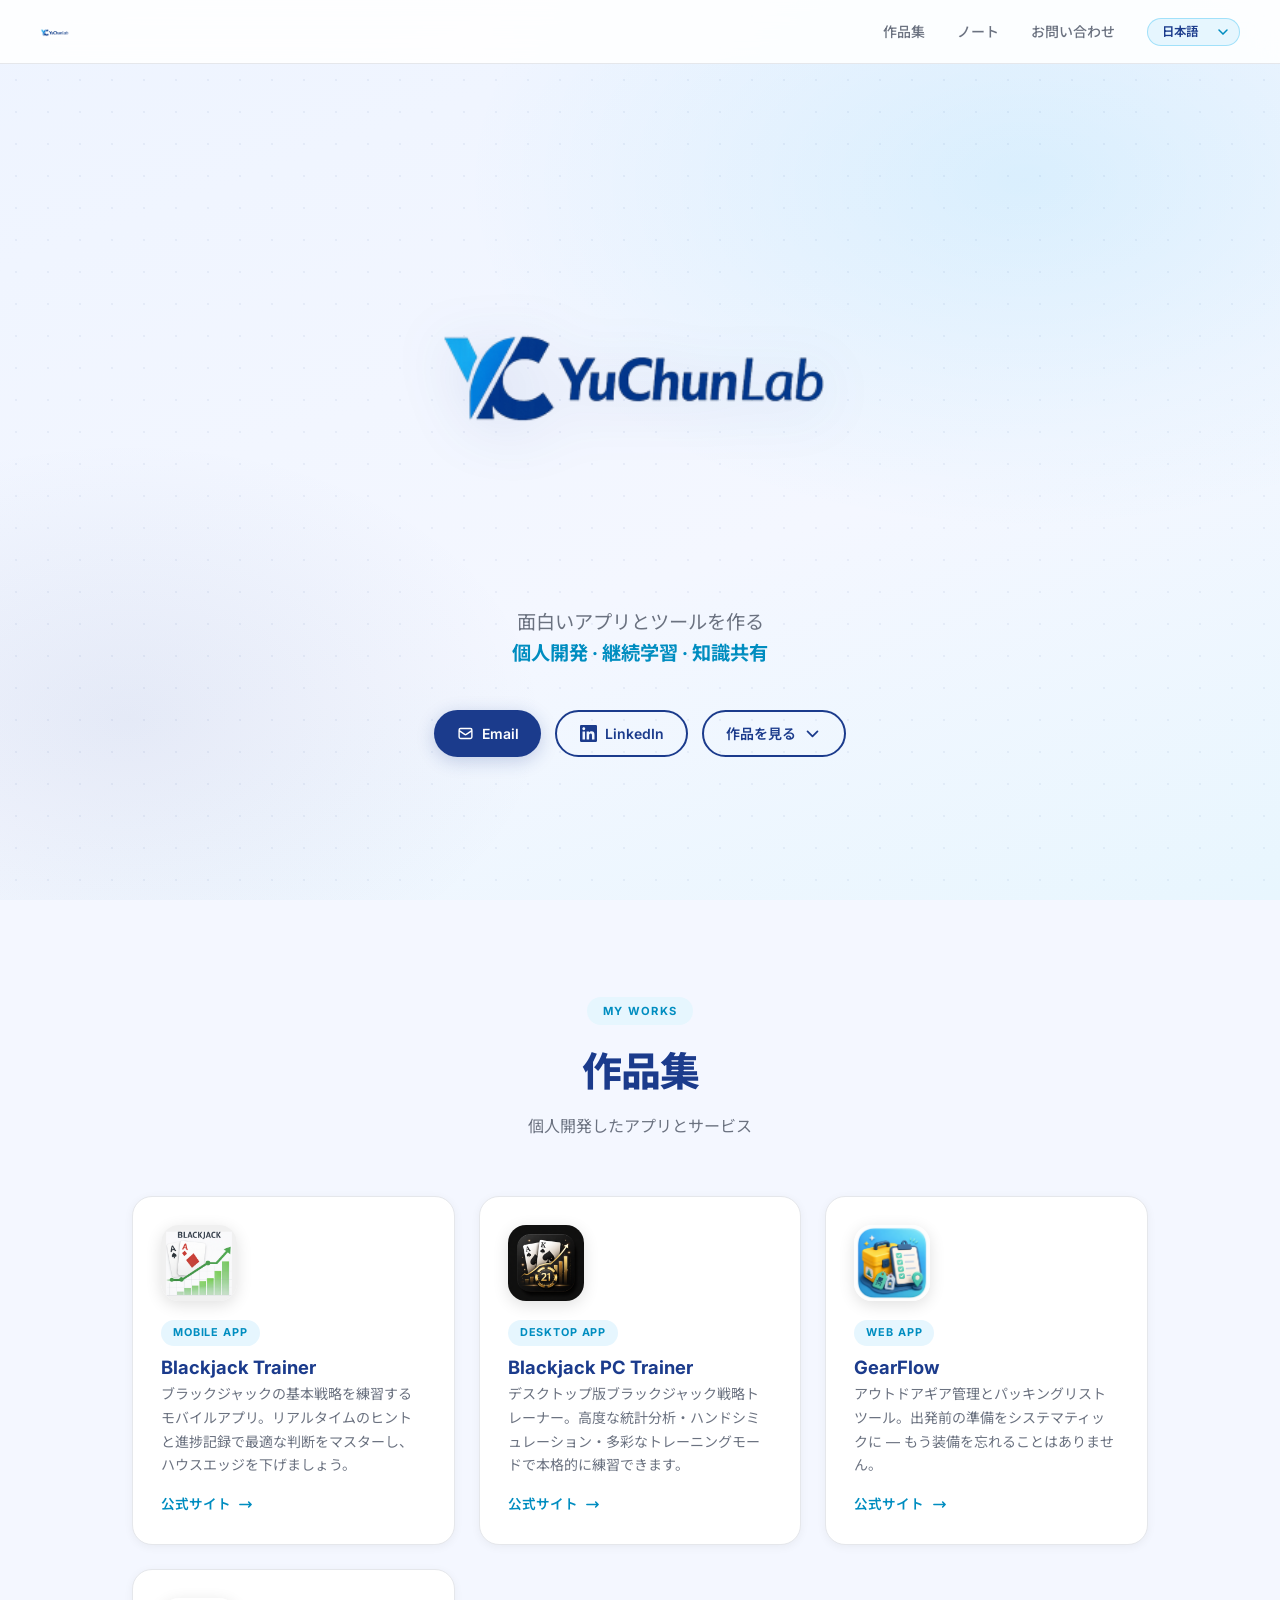
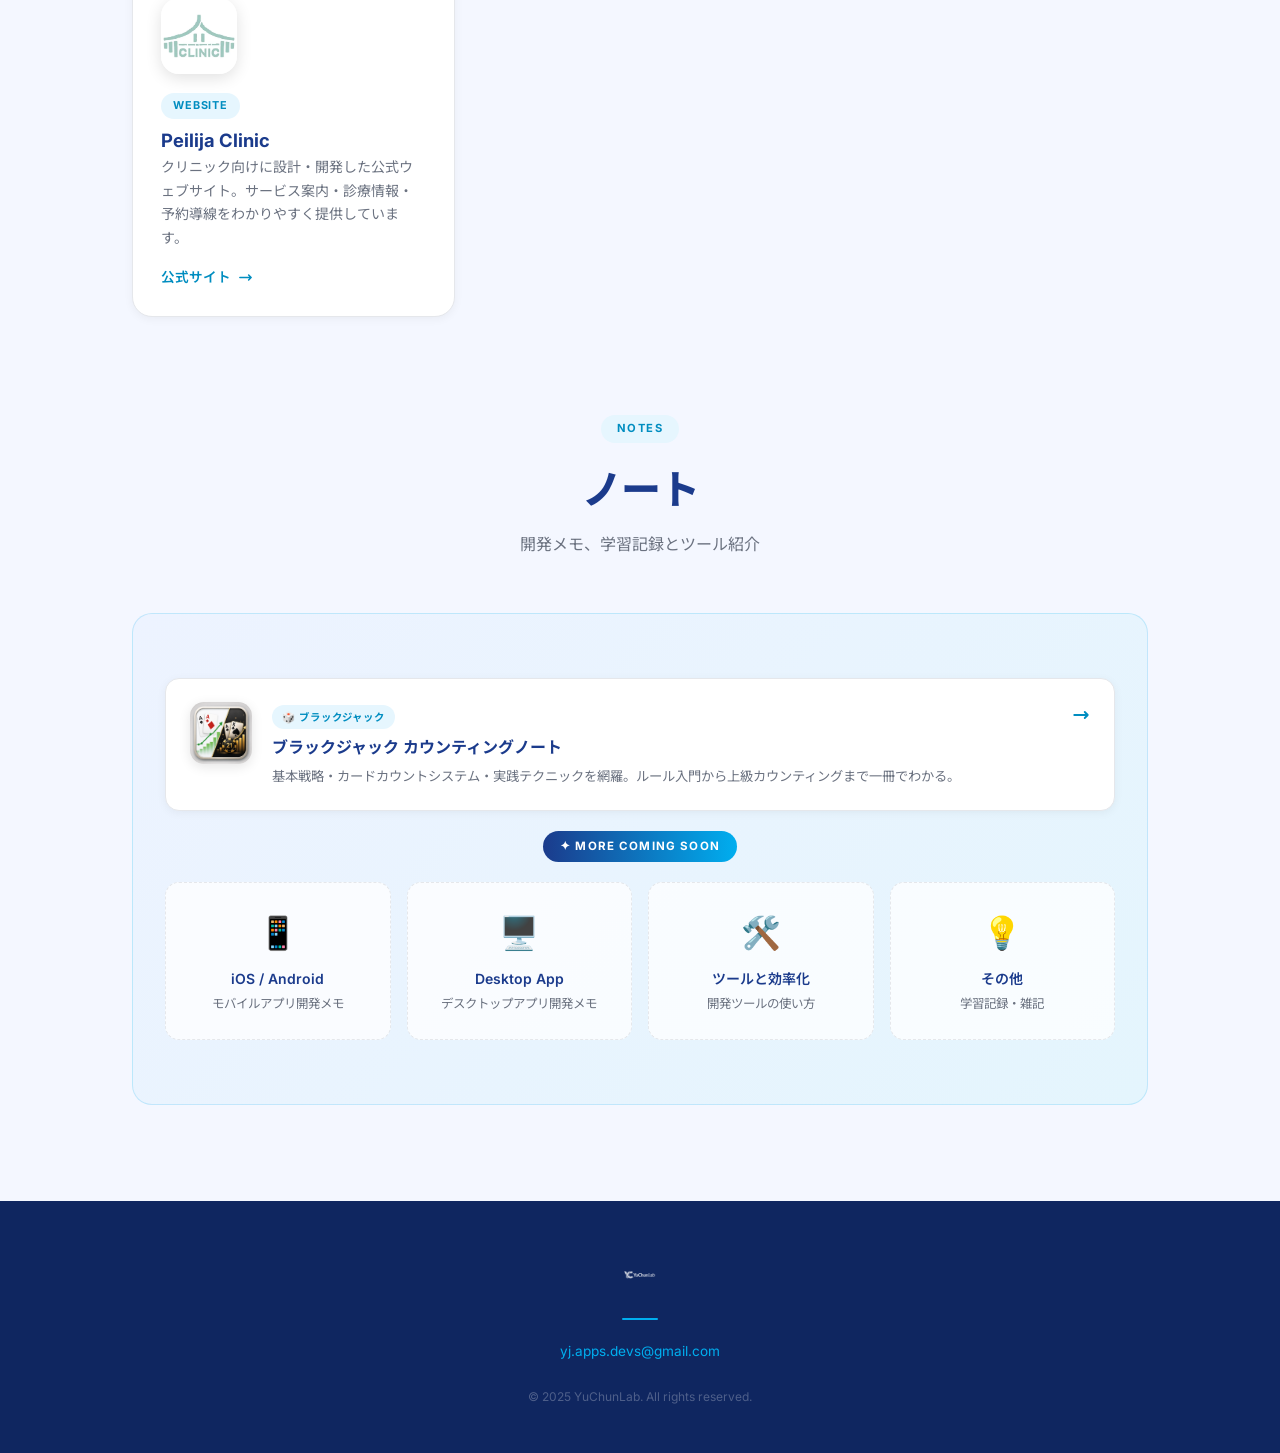
==== ja/index.html @ 72a10dde "Initial commit" ====
<!DOCTYPE html>
<html lang="ja">
<head>
  <meta charset="UTF-8">
  <meta name="viewport" content="width=device-width, initial-scale=1.0">
  <title>YuChunLab — ポートフォリオ</title>
  <meta name="description" content="YuChunLab — 個人開発者のポートフォリオとノート">
  <link rel="icon" type="image/png" href="../assets/images/icon.png">
  <link rel="preconnect" href="https://fonts.googleapis.com">
  <link rel="preconnect" href="https://fonts.gstatic.com" crossorigin>
  <link href="https://fonts.googleapis.com/css2?family=Inter:wght@300;400;500;600;700;800&family=Noto+Sans+JP:wght@300;400;500;700&display=swap" rel="stylesheet">
  <link rel="stylesheet" href="../assets/css/style.css">
  <script>
    window.YCL_LANG_URLS = {
      'zh-Hant': '../zh-Hant/index.html',
      'en':      '../en/index.html',
      'ja':      '../ja/index.html'
    };
  </script>
</head>
<body>

  <nav>
    <a href="./index.html" class="nav-logo">
      <img src="../assets/images/icon.png" alt="YuChunLab">
    </a>
    <div class="nav-right">
      <ul class="nav-links">
        <li><a href="#works">作品集</a></li>
        <li><a href="#notes">ノート</a></li>
        <li><a href="mailto:yj.apps.devs@gmail.com">お問い合わせ</a></li>
      </ul>
      <div class="lang-picker">
        <select id="langSelect" onchange="switchLanguage(this.value)">
          <option value="zh-Hant">中文</option>
          <option value="en">English</option>
          <option value="ja">日本語</option>
        </select>
      </div>
    </div>
  </nav>

  <section class="hero">
    <div class="hero-inner">
      <img class="hero-logo" src="../assets/images/icon.png" alt="YuChunLab">
      <p class="hero-tagline">
        面白いアプリとツールを作る<br>
        <strong>個人開発 · 継続学習 · 知識共有</strong>
      </p>
      <div class="hero-social">
        <a href="mailto:yj.apps.devs@gmail.com" class="btn btn-primary">
          <svg xmlns="http://www.w3.org/2000/svg" fill="none" viewBox="0 0 24 24" stroke="currentColor" stroke-width="2">
            <path stroke-linecap="round" stroke-linejoin="round" d="M3 8l7.89 5.26a2 2 0 002.22 0L21 8M5 19h14a2 2 0 002-2V7a2 2 0 00-2-2H5a2 2 0 00-2 2v10a2 2 0 002 2z"/>
          </svg>
          Email
        </a>
        <a href="#" class="btn btn-outline">
          <svg xmlns="http://www.w3.org/2000/svg" viewBox="0 0 24 24" fill="currentColor">
            <path d="M20.447 20.452h-3.554v-5.569c0-1.328-.027-3.037-1.852-3.037-1.853 0-2.136 1.445-2.136 2.939v5.667H9.351V9h3.414v1.561h.046c.477-.9 1.637-1.85 3.37-1.85 3.601 0 4.267 2.37 4.267 5.455v6.286zM5.337 7.433c-1.144 0-2.063-.926-2.063-2.065 0-1.138.92-2.063 2.063-2.063 1.14 0 2.064.925 2.064 2.063 0 1.139-.925 2.065-2.064 2.065zm1.782 13.019H3.555V9h3.564v11.452zM22.225 0H1.771C.792 0 0 .774 0 1.729v20.542C0 23.227.792 24 1.771 24h20.451C23.2 24 24 23.227 24 22.271V1.729C24 .774 23.2 0 22.222 0h.003z"/>
          </svg>
          LinkedIn
        </a>
        <a href="#works" class="btn btn-outline">
          作品を見る
          <svg xmlns="http://www.w3.org/2000/svg" fill="none" viewBox="0 0 24 24" stroke="currentColor" stroke-width="2.5">
            <path stroke-linecap="round" stroke-linejoin="round" d="M19 9l-7 7-7-7"/>
          </svg>
        </a>
      </div>
    </div>
  </section>

  <div id="works" class="section-wrap">
    <div class="section-head">
      <span class="tag-label">My Works</span>
      <h2>作品集</h2>
      <p>個人開発したアプリとサービス</p>
    </div>
    <div class="works-grid">

      <div class="work-card">
        <div class="work-icon">
          <img src="../assets/images/blackjack_app_icon.png" alt="Blackjack Trainer App">
        </div>
        <div>
          <span class="work-type">Mobile App</span>
          <h3>Blackjack Trainer</h3>
          <p>ブラックジャックの基本戦略を練習するモバイルアプリ。リアルタイムのヒントと進捗記録で最適な判断をマスターし、ハウスエッジを下げましょう。</p>
        </div>
        <a href="https://blackjack.yuchunlab.com/en/content/app/overview" target="_blank" rel="noopener" class="work-link">
          公式サイト
          <svg xmlns="http://www.w3.org/2000/svg" fill="none" viewBox="0 0 24 24" stroke="currentColor" stroke-width="2.5">
            <path stroke-linecap="round" stroke-linejoin="round" d="M17 8l4 4m0 0l-4 4m4-4H3"/>
          </svg>
        </a>
      </div>

      <div class="work-card">
        <div class="work-icon">
          <img src="../assets/images/blackjack_pcapp_icon.png" alt="Blackjack PC Trainer">
        </div>
        <div>
          <span class="work-type">Desktop App</span>
          <h3>Blackjack PC Trainer</h3>
          <p>デスクトップ版ブラックジャック戦略トレーナー。高度な統計分析・ハンドシミュレーション・多彩なトレーニングモードで本格的に練習できます。</p>
        </div>
        <a href="https://blackjack.yuchunlab.com/en/content/pc/overview" target="_blank" rel="noopener" class="work-link">
          公式サイト
          <svg xmlns="http://www.w3.org/2000/svg" fill="none" viewBox="0 0 24 24" stroke="currentColor" stroke-width="2.5">
            <path stroke-linecap="round" stroke-linejoin="round" d="M17 8l4 4m0 0l-4 4m4-4H3"/>
          </svg>
        </a>
      </div>

      <div class="work-card">
        <div class="work-icon">
          <img src="../assets/images/gearflow_icon.png" alt="GearFlow">
        </div>
        <div>
          <span class="work-type">Web App</span>
          <h3>GearFlow</h3>
          <p>アウトドアギア管理とパッキングリストツール。出発前の準備をシステマティックに — もう装備を忘れることはありません。</p>
        </div>
        <a href="https://gearflow.yuchunlab.com/" target="_blank" rel="noopener" class="work-link">
          公式サイト
          <svg xmlns="http://www.w3.org/2000/svg" fill="none" viewBox="0 0 24 24" stroke="currentColor" stroke-width="2.5">
            <path stroke-linecap="round" stroke-linejoin="round" d="M17 8l4 4m0 0l-4 4m4-4H3"/>
          </svg>
        </a>
      </div>

      <div class="work-card">
        <div class="work-icon">
          <img src="../assets/images/peilija_icon.jpg" alt="Peilija Clinic">
        </div>
        <div>
          <span class="work-type">Website</span>
          <h3>Peilija Clinic</h3>
          <p>クリニック向けに設計・開発した公式ウェブサイト。サービス案内・診療情報・予約導線をわかりやすく提供しています。</p>
        </div>
        <a href="https://peilija.com" target="_blank" rel="noopener" class="work-link">
          公式サイト
          <svg xmlns="http://www.w3.org/2000/svg" fill="none" viewBox="0 0 24 24" stroke="currentColor" stroke-width="2.5">
            <path stroke-linecap="round" stroke-linejoin="round" d="M17 8l4 4m0 0l-4 4m4-4H3"/>
          </svg>
        </a>
      </div>

    </div>
  </div>

  <div id="notes" class="section-wrap" style="padding-top: 0;">
    <div class="section-head">
      <span class="tag-label">Notes</span>
      <h2>ノート</h2>
      <p>開発メモ、学習記録とツール紹介</p>
    </div>
    <div class="notes-shell">
      <a href="https://blackjack.yuchunlab.com" target="_blank" rel="noopener" class="note-card">
        <div class="note-card-icon">
          <img src="../assets/images/blackjack_icon.png" alt="Blackjack Notes">
        </div>
        <div class="note-card-body">
          <span class="note-card-tag">🎲 ブラックジャック</span>
          <h4>ブラックジャック カウンティングノート</h4>
          <p>基本戦略・カードカウントシステム・実践テクニックを網羅。ルール入門から上級カウンティングまで一冊でわかる。</p>
        </div>
        <svg class="note-card-arrow" xmlns="http://www.w3.org/2000/svg" fill="none" viewBox="0 0 24 24" stroke="currentColor" stroke-width="2.5">
          <path stroke-linecap="round" stroke-linejoin="round" d="M17 8l4 4m0 0l-4 4m4-4H3"/>
        </svg>
      </a>
      <div class="coming-badge">✦ More Coming Soon</div>
      <div class="notes-grid">
        <div class="note-item">
          <span class="ni-icon">📱</span>
          <h4>iOS / Android</h4>
          <p>モバイルアプリ開発メモ</p>
        </div>
        <div class="note-item">
          <span class="ni-icon">🖥️</span>
          <h4>Desktop App</h4>
          <p>デスクトップアプリ開発メモ</p>
        </div>
        <div class="note-item">
          <span class="ni-icon">🛠️</span>
          <h4>ツールと効率化</h4>
          <p>開発ツールの使い方</p>
        </div>
        <div class="note-item">
          <span class="ni-icon">💡</span>
          <h4>その他</h4>
          <p>学習記録・雑記</p>
        </div>
      </div>
    </div>
  </div>

  <footer>
    <div class="footer-logo">
      <img src="../assets/images/icon.png" alt="YuChunLab">
    </div>
    <div class="footer-line"></div>
    <p><a href="mailto:yj.apps.devs@gmail.com">yj.apps.devs@gmail.com</a></p>
    <p class="footer-copy">© 2025 YuChunLab. All rights reserved.</p>
  </footer>

  <script src="../assets/js/i18n.js"></script>
</body>
</html>
---- assets/css/style.css ----
/* ─── Reset ─── */
*, *::before, *::after { box-sizing: border-box; margin: 0; padding: 0; }

:root {
  --navy:      #1B3B8C;
  --navy-dark: #0F2660;
  --sky:       #00AEEF;
  --sky-dark:  #008DC0;
  --sky-light: #E6F6FE;
  --bg:        #F4F7FF;
  --card:      #FFFFFF;
  --text:      #111827;
  --muted:     #6B7280;
  --border:    #E5E7EB;
  --r-lg:      20px;
  --r-md:      14px;
}

html { scroll-behavior: smooth; }

body {
  font-family: 'Inter', 'Noto Sans TC', 'Noto Sans JP', sans-serif;
  background: var(--bg);
  color: var(--text);
  line-height: 1.65;
  -webkit-font-smoothing: antialiased;
}

/* ─── NAV ─── */
nav {
  position: fixed;
  inset: 0 0 auto 0;
  z-index: 200;
  height: 64px;
  background: rgba(255,255,255,0.88);
  backdrop-filter: blur(14px);
  -webkit-backdrop-filter: blur(14px);
  border-bottom: 1px solid var(--border);
  display: flex;
  align-items: center;
  justify-content: space-between;
  padding: 0 2.5rem;
}

.nav-logo {
  display: flex;
  align-items: center;
  text-decoration: none;
  flex-shrink: 0;
}
.nav-logo img { height: 30px; width: auto; }

.nav-right {
  display: flex;
  align-items: center;
  gap: 2rem;
}

.nav-links {
  display: flex;
  gap: 2rem;
  list-style: none;
}
.nav-links a {
  color: var(--muted);
  text-decoration: none;
  font-size: 0.875rem;
  font-weight: 500;
  transition: color 0.18s;
}
.nav-links a:hover { color: var(--navy); }

/* Language picker */
.lang-picker select {
  -webkit-appearance: none;
  appearance: none;
  background: var(--sky-light) url("data:image/svg+xml,%3Csvg xmlns='http://www.w3.org/2000/svg' width='10' height='6' viewBox='0 0 10 6'%3E%3Cpath d='M1 1l4 4 4-4' stroke='%23008DC0' stroke-width='1.5' fill='none' stroke-linecap='round'/%3E%3C/svg%3E") no-repeat right 0.7rem center;
  background-size: 10px;
  border: 1.5px solid rgba(0,174,239,0.3);
  border-radius: 20px;
  padding: 0.35rem 2rem 0.35rem 0.9rem;
  font-size: 0.78rem;
  font-weight: 600;
  color: var(--navy);
  cursor: pointer;
  outline: none;
  font-family: inherit;
  transition: border-color 0.18s, background-color 0.18s;
}
.lang-picker select:hover,
.lang-picker select:focus {
  border-color: var(--sky);
  background-color: #fff;
}

/* ─── HERO ─── */
.hero {
  min-height: 100vh;
  display: flex;
  align-items: center;
  justify-content: center;
  text-align: center;
  padding: 96px 2rem 5rem;
  background:
    radial-gradient(ellipse 800px 500px at 80% 20%, rgba(0,174,239,0.10) 0%, transparent 70%),
    radial-gradient(ellipse 600px 400px at 10% 80%, rgba(27,59,140,0.07) 0%, transparent 70%),
    linear-gradient(160deg, #EEF4FF 0%, #F4F7FF 60%, #E8F6FE 100%);
  position: relative;
  overflow: hidden;
}
.hero::before {
  content: '';
  position: absolute;
  inset: 0;
  background-image: radial-gradient(rgba(27,59,140,0.06) 1px, transparent 1px);
  background-size: 32px 32px;
  pointer-events: none;
}

.hero-inner {
  position: relative;
  z-index: 1;
  display: flex;
  flex-direction: column;
  align-items: center;
}

.hero-logo {
  width: 420px;
  max-width: 82vw;
  margin-bottom: 1.75rem;
  filter: drop-shadow(0 8px 28px rgba(27,59,140,0.14));
  animation: floatIn 0.75s cubic-bezier(0.22,1,0.36,1) both;
}

.hero-tagline {
  font-size: clamp(1rem, 2.5vw, 1.2rem);
  color: var(--muted);
  max-width: 420px;
  margin-bottom: 2.5rem;
  animation: floatIn 0.75s 0.1s cubic-bezier(0.22,1,0.36,1) both;
}
.hero-tagline strong { color: var(--sky-dark); }

.hero-social {
  display: flex;
  gap: 0.875rem;
  flex-wrap: wrap;
  justify-content: center;
  animation: floatIn 0.75s 0.2s cubic-bezier(0.22,1,0.36,1) both;
}

@keyframes floatIn {
  from { opacity: 0; transform: translateY(22px); }
  to   { opacity: 1; transform: translateY(0); }
}

/* ─── BUTTONS ─── */
.btn {
  display: inline-flex;
  align-items: center;
  gap: 0.5rem;
  padding: 0.625rem 1.4rem;
  border-radius: 50px;
  font-size: 0.875rem;
  font-weight: 600;
  text-decoration: none;
  transition: transform 0.18s, box-shadow 0.18s, background 0.18s, color 0.18s;
  border: none;
  cursor: pointer;
}
.btn svg { width: 17px; height: 17px; flex-shrink: 0; }
.btn-primary {
  background: var(--navy);
  color: #fff;
  box-shadow: 0 4px 18px rgba(27,59,140,0.22);
}
.btn-primary:hover {
  background: var(--navy-dark);
  transform: translateY(-2px);
  box-shadow: 0 8px 28px rgba(27,59,140,0.3);
}
.btn-outline {
  background: transparent;
  color: var(--navy);
  border: 2px solid var(--navy);
}
.btn-outline:hover {
  background: var(--navy);
  color: #fff;
  transform: translateY(-2px);
}

/* ─── SECTION ─── */
.section-wrap {
  max-width: 1080px;
  margin: 0 auto;
  padding: 6rem 2rem;
}

.section-head {
  text-align: center;
  margin-bottom: 3.5rem;
}
.tag-label {
  display: inline-block;
  background: var(--sky-light);
  color: var(--sky-dark);
  font-size: 0.7rem;
  font-weight: 700;
  letter-spacing: 0.12em;
  text-transform: uppercase;
  padding: 0.3rem 1rem;
  border-radius: 50px;
  margin-bottom: 0.875rem;
}
.section-head h2 {
  font-size: clamp(1.75rem, 3.5vw, 2.5rem);
  font-weight: 800;
  color: var(--navy);
  letter-spacing: -0.025em;
  margin-bottom: 0.5rem;
}
.section-head p { color: var(--muted); font-size: 1rem; }

/* ─── WORKS ─── */
.works-grid {
  display: grid;
  grid-template-columns: repeat(auto-fit, minmax(300px, 1fr));
  gap: 1.5rem;
}

.work-card {
  background: var(--card);
  border: 1px solid var(--border);
  border-radius: var(--r-lg);
  padding: 1.75rem;
  display: flex;
  flex-direction: column;
  gap: 1rem;
  box-shadow: 0 2px 10px rgba(0,0,0,0.05);
  transition: transform 0.25s cubic-bezier(0.22,1,0.36,1), box-shadow 0.25s, border-color 0.25s;
}
.work-card:hover {
  transform: translateY(-6px);
  box-shadow: 0 18px 48px rgba(27,59,140,0.13);
  border-color: var(--sky);
}

.work-icon {
  width: 76px;
  height: 76px;
  border-radius: 18px;
  overflow: hidden;
  box-shadow: 0 4px 16px rgba(0,0,0,0.12);
  flex-shrink: 0;
}
.work-icon img { width: 100%; height: 100%; object-fit: cover; }

.work-type {
  display: inline-block;
  background: var(--sky-light);
  color: var(--sky-dark);
  font-size: 0.68rem;
  font-weight: 700;
  letter-spacing: 0.08em;
  text-transform: uppercase;
  padding: 0.25rem 0.75rem;
  border-radius: 50px;
  margin-bottom: 0.375rem;
}

.work-card h3 {
  font-size: 1.15rem;
  font-weight: 700;
  color: var(--navy);
}
.work-card p {
  font-size: 0.875rem;
  color: var(--muted);
  line-height: 1.7;
  flex: 1;
}

.work-link {
  display: inline-flex;
  align-items: center;
  gap: 0.45rem;
  color: var(--sky-dark);
  text-decoration: none;
  font-size: 0.85rem;
  font-weight: 600;
  margin-top: auto;
  transition: gap 0.18s, color 0.18s;
}
.work-link:hover { gap: 0.7rem; color: var(--navy); }
.work-link svg { width: 15px; height: 15px; }

/* ─── NOTES ─── */
.note-card {
  display: flex;
  align-items: flex-start;
  gap: 1.25rem;
  background: var(--card);
  border: 1px solid var(--border);
  border-radius: var(--r-md);
  padding: 1.4rem 1.5rem;
  margin-bottom: 1.25rem;
  text-decoration: none;
  color: inherit;
  text-align: left;
  box-shadow: 0 2px 10px rgba(0,0,0,0.05);
  transition: transform 0.25s cubic-bezier(0.22,1,0.36,1), box-shadow 0.25s, border-color 0.25s;
}
.note-card:hover {
  transform: translateY(-4px);
  box-shadow: 0 12px 36px rgba(27,59,140,0.12);
  border-color: var(--sky);
}
.note-card-icon {
  width: 62px;
  height: 62px;
  border-radius: 14px;
  overflow: hidden;
  flex-shrink: 0;
  box-shadow: 0 3px 12px rgba(0,0,0,0.1);
}
.note-card-icon img { width: 100%; height: 100%; object-fit: cover; }
.note-card-body { flex: 1; min-width: 0; }
.note-card-tag {
  display: inline-block;
  background: var(--sky-light);
  color: var(--sky-dark);
  font-size: 0.65rem;
  font-weight: 700;
  letter-spacing: 0.08em;
  text-transform: uppercase;
  padding: 0.2rem 0.65rem;
  border-radius: 50px;
  margin-bottom: 0.35rem;
}
.note-card-body h4 {
  font-size: 1rem;
  font-weight: 700;
  color: var(--navy);
  margin-bottom: 0.3rem;
}
.note-card-body p { font-size: 0.83rem; color: var(--muted); line-height: 1.65; }
.note-card-arrow {
  width: 18px;
  height: 18px;
  color: var(--sky-dark);
  flex-shrink: 0;
  margin-top: 4px;
  transition: transform 0.18s;
}
.note-card:hover .note-card-arrow { transform: translateX(4px); }

.notes-shell {
  background: linear-gradient(135deg, #EDF3FF 0%, #E4F5FD 100%);
  border: 1px solid rgba(0,174,239,0.18);
  border-radius: var(--r-lg);
  padding: 4rem 2rem;
  text-align: center;
}
.coming-badge {
  display: inline-block;
  background: linear-gradient(90deg, var(--navy), var(--sky));
  color: #fff;
  font-size: 0.72rem;
  font-weight: 700;
  letter-spacing: 0.1em;
  text-transform: uppercase;
  padding: 0.35rem 1.1rem;
  border-radius: 50px;
  margin-bottom: 1.25rem;
}
.notes-shell h3 {
  font-size: 1.45rem;
  font-weight: 700;
  color: var(--navy);
  margin-bottom: 0.5rem;
}
.notes-shell > p {
  color: var(--muted);
  max-width: 380px;
  margin: 0 auto 2.5rem;
  font-size: 0.9rem;
}
.notes-grid {
  display: grid;
  grid-template-columns: repeat(auto-fit, minmax(180px, 1fr));
  gap: 1rem;
}
.note-item {
  background: rgba(255,255,255,0.75);
  border: 1.5px dashed var(--border);
  border-radius: var(--r-md);
  padding: 1.5rem 1rem;
}
.note-item .ni-icon { font-size: 2rem; margin-bottom: 0.5rem; display: block; }
.note-item h4 { font-size: 0.875rem; font-weight: 600; color: var(--navy); margin-bottom: 0.25rem; }
.note-item p { font-size: 0.78rem; color: var(--muted); }

/* ─── FOOTER ─── */
footer {
  background: var(--navy-dark);
  color: rgba(255,255,255,0.65);
  text-align: center;
  padding: 3.5rem 2rem 2.5rem;
}
.footer-logo { margin-bottom: 1.25rem; }
.footer-logo img { height: 34px; filter: brightness(0) invert(1); opacity: 0.85; }
.footer-line { width: 36px; height: 2px; background: var(--sky); margin: 0 auto 1.25rem; border-radius: 2px; }
footer p { font-size: 0.85rem; margin-bottom: 0.4rem; }
footer a { color: var(--sky); text-decoration: none; }
footer a:hover { text-decoration: underline; }
.footer-copy { margin-top: 1.5rem; font-size: 0.75rem; opacity: 0.4; }

/* ─── RESPONSIVE ─── */
@media (max-width: 680px) {
  nav { padding: 0 1.25rem; }
  .nav-links { display: none; }
  .nav-right { gap: 0; }
  .section-wrap { padding: 4rem 1.25rem; }
  .works-grid { grid-template-columns: 1fr; }
  .notes-shell { padding: 3rem 1.25rem; }
}
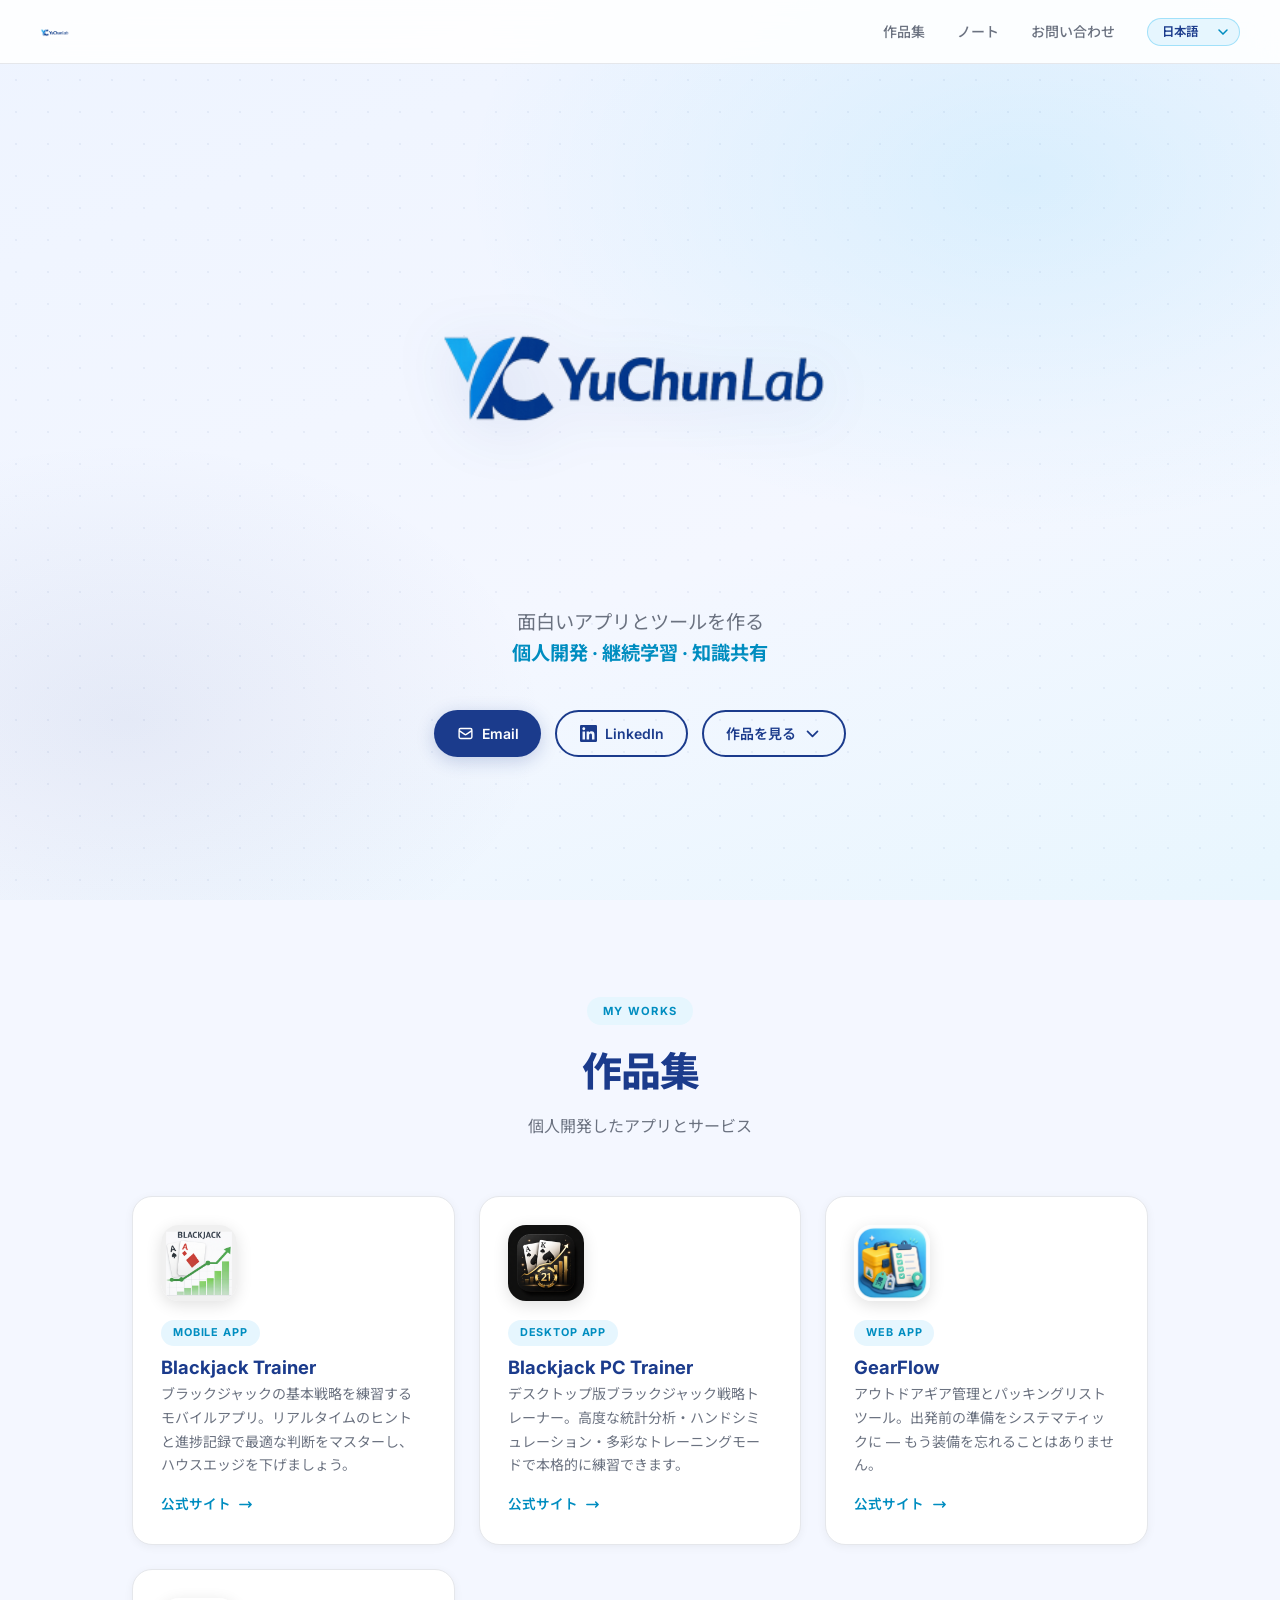
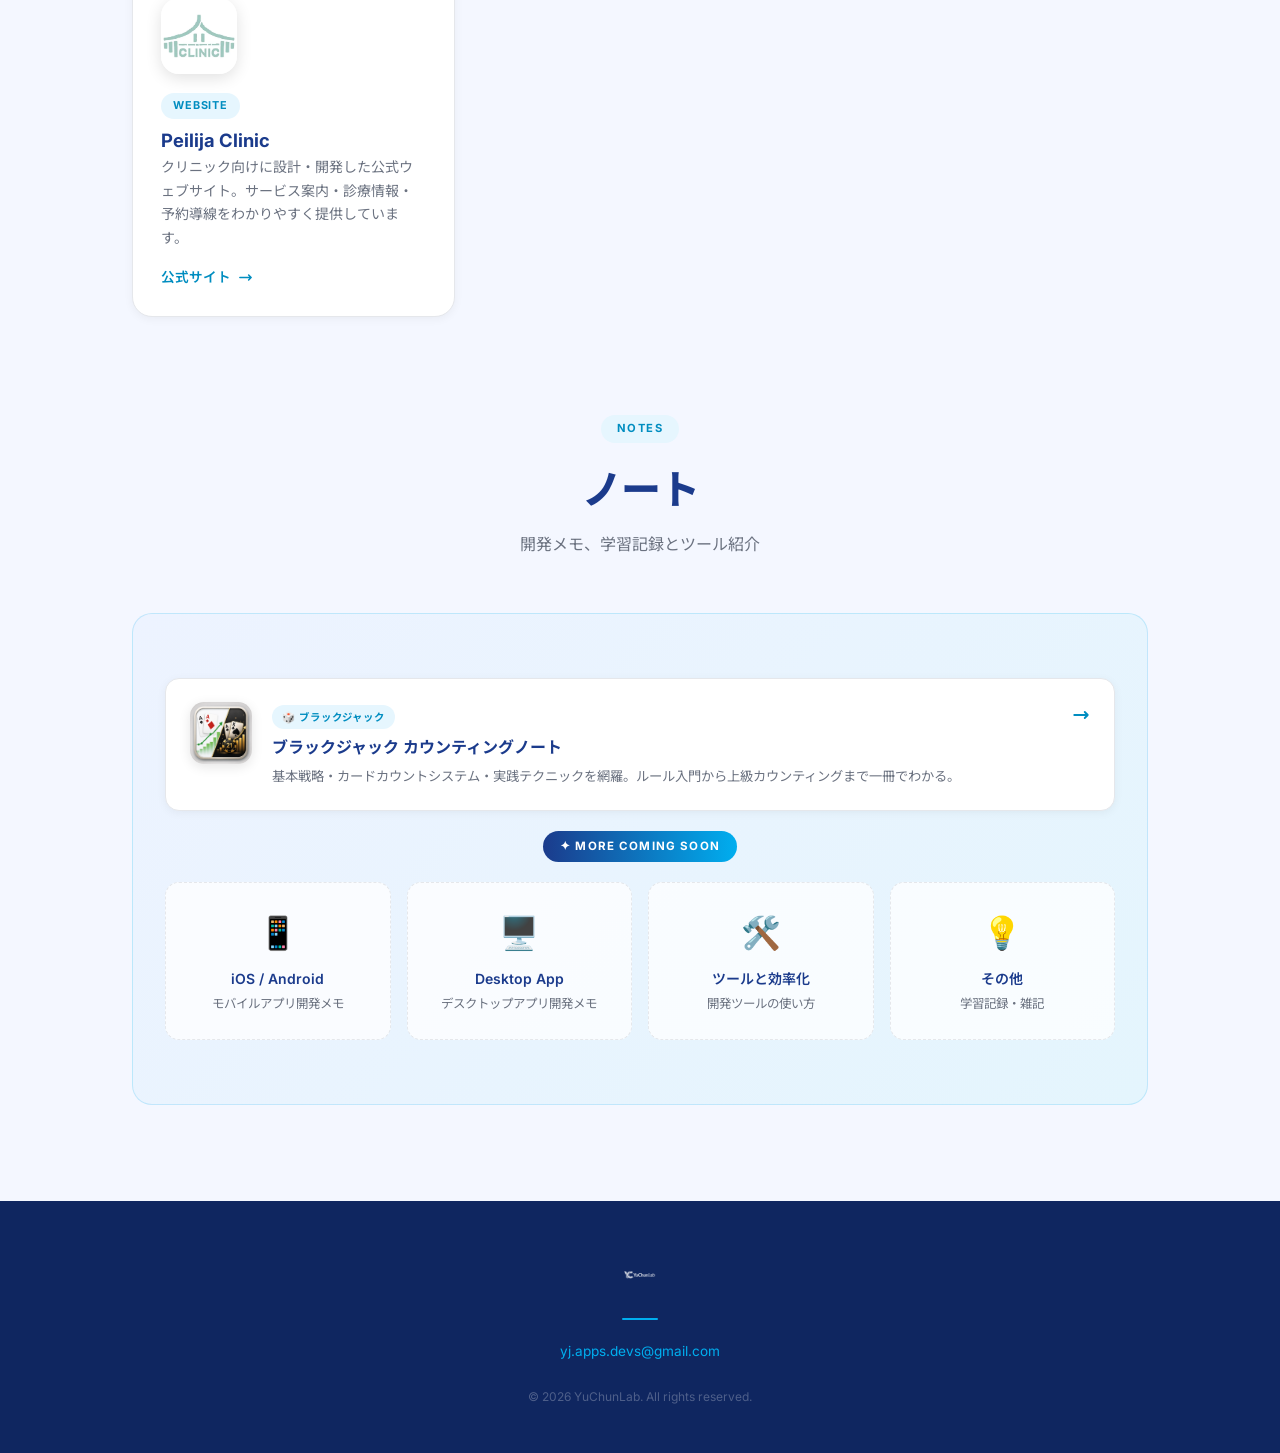
==== commit c534215e: "Fix copyright year to 2026" ====
--- a/ja/index.html
+++ b/ja/index.html
@@ -201,7 +201,7 @@
     </div>
     <div class="footer-line"></div>
     <p><a href="mailto:yj.apps.devs@gmail.com">yj.apps.devs@gmail.com</a></p>
-    <p class="footer-copy">© 2025 YuChunLab. All rights reserved.</p>
+    <p class="footer-copy">© 2026 YuChunLab. All rights reserved.</p>
   </footer>
 
   <script src="../assets/js/i18n.js"></script>
